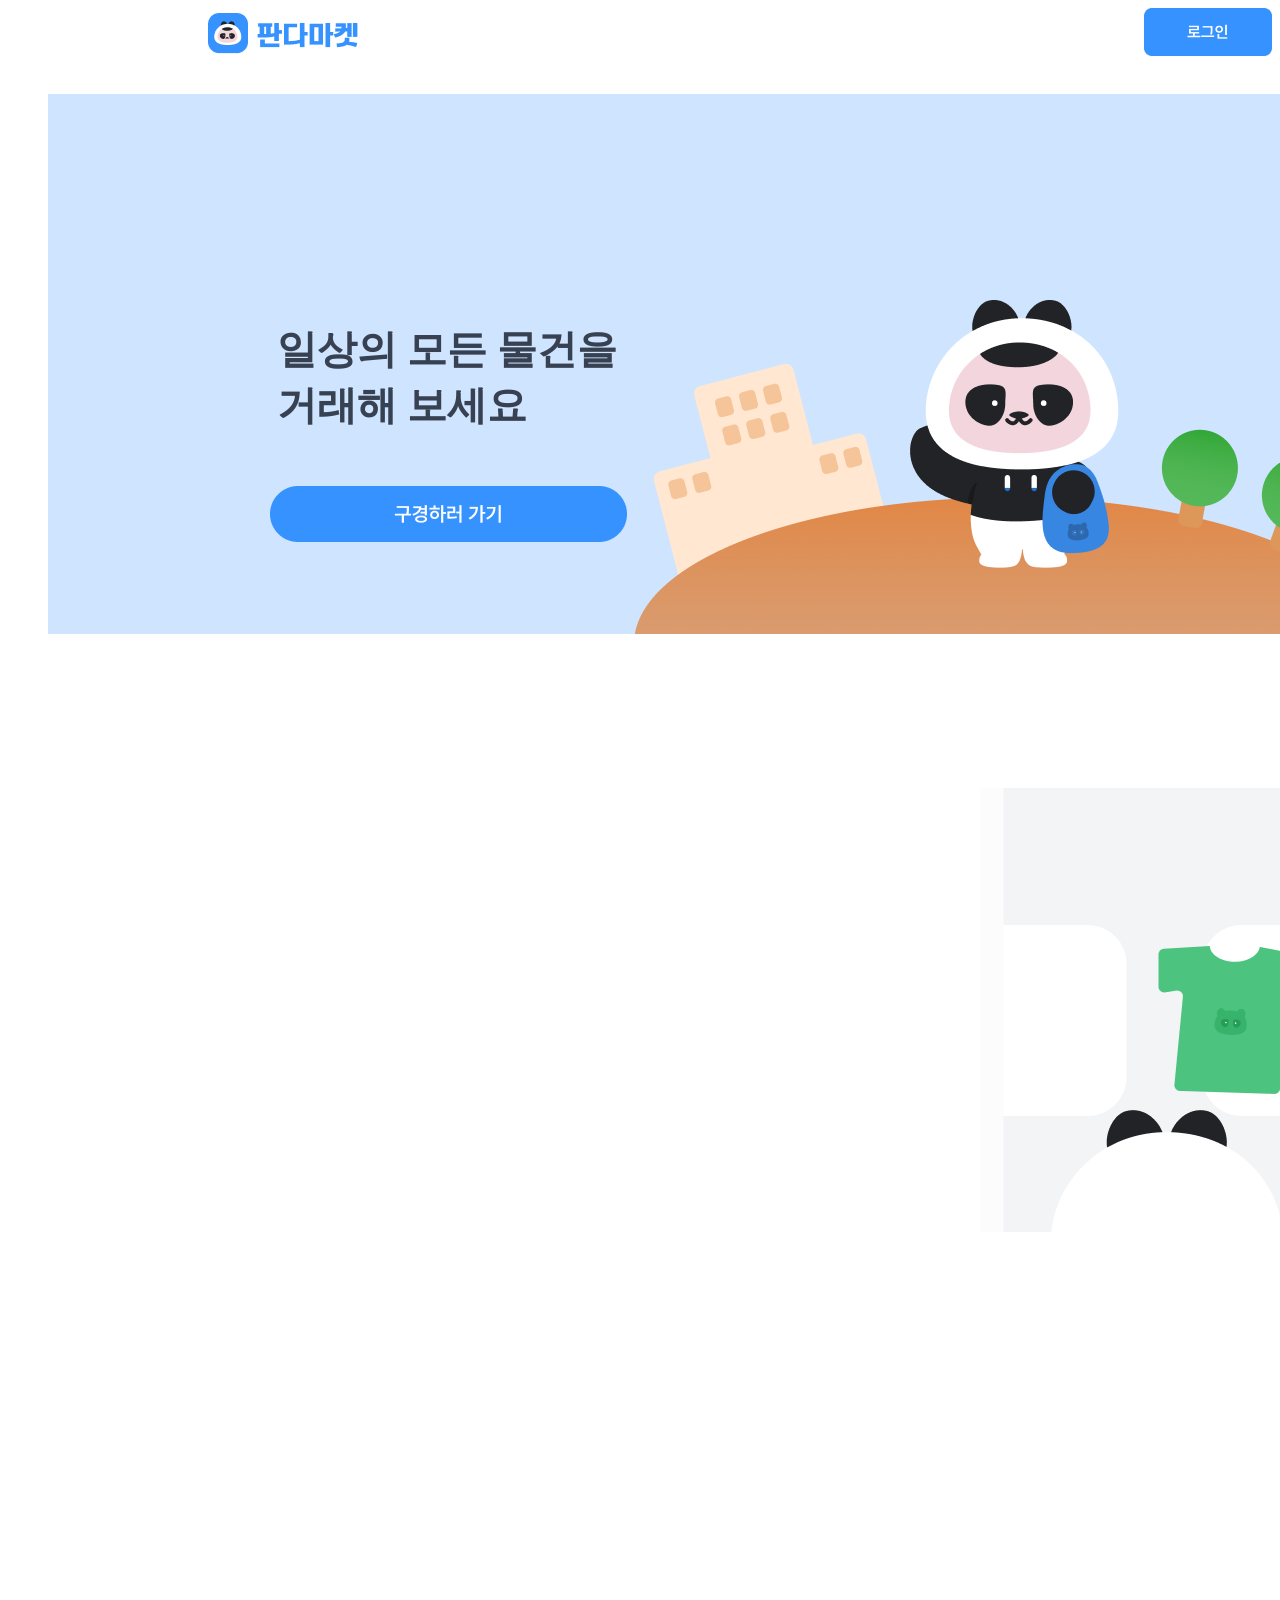
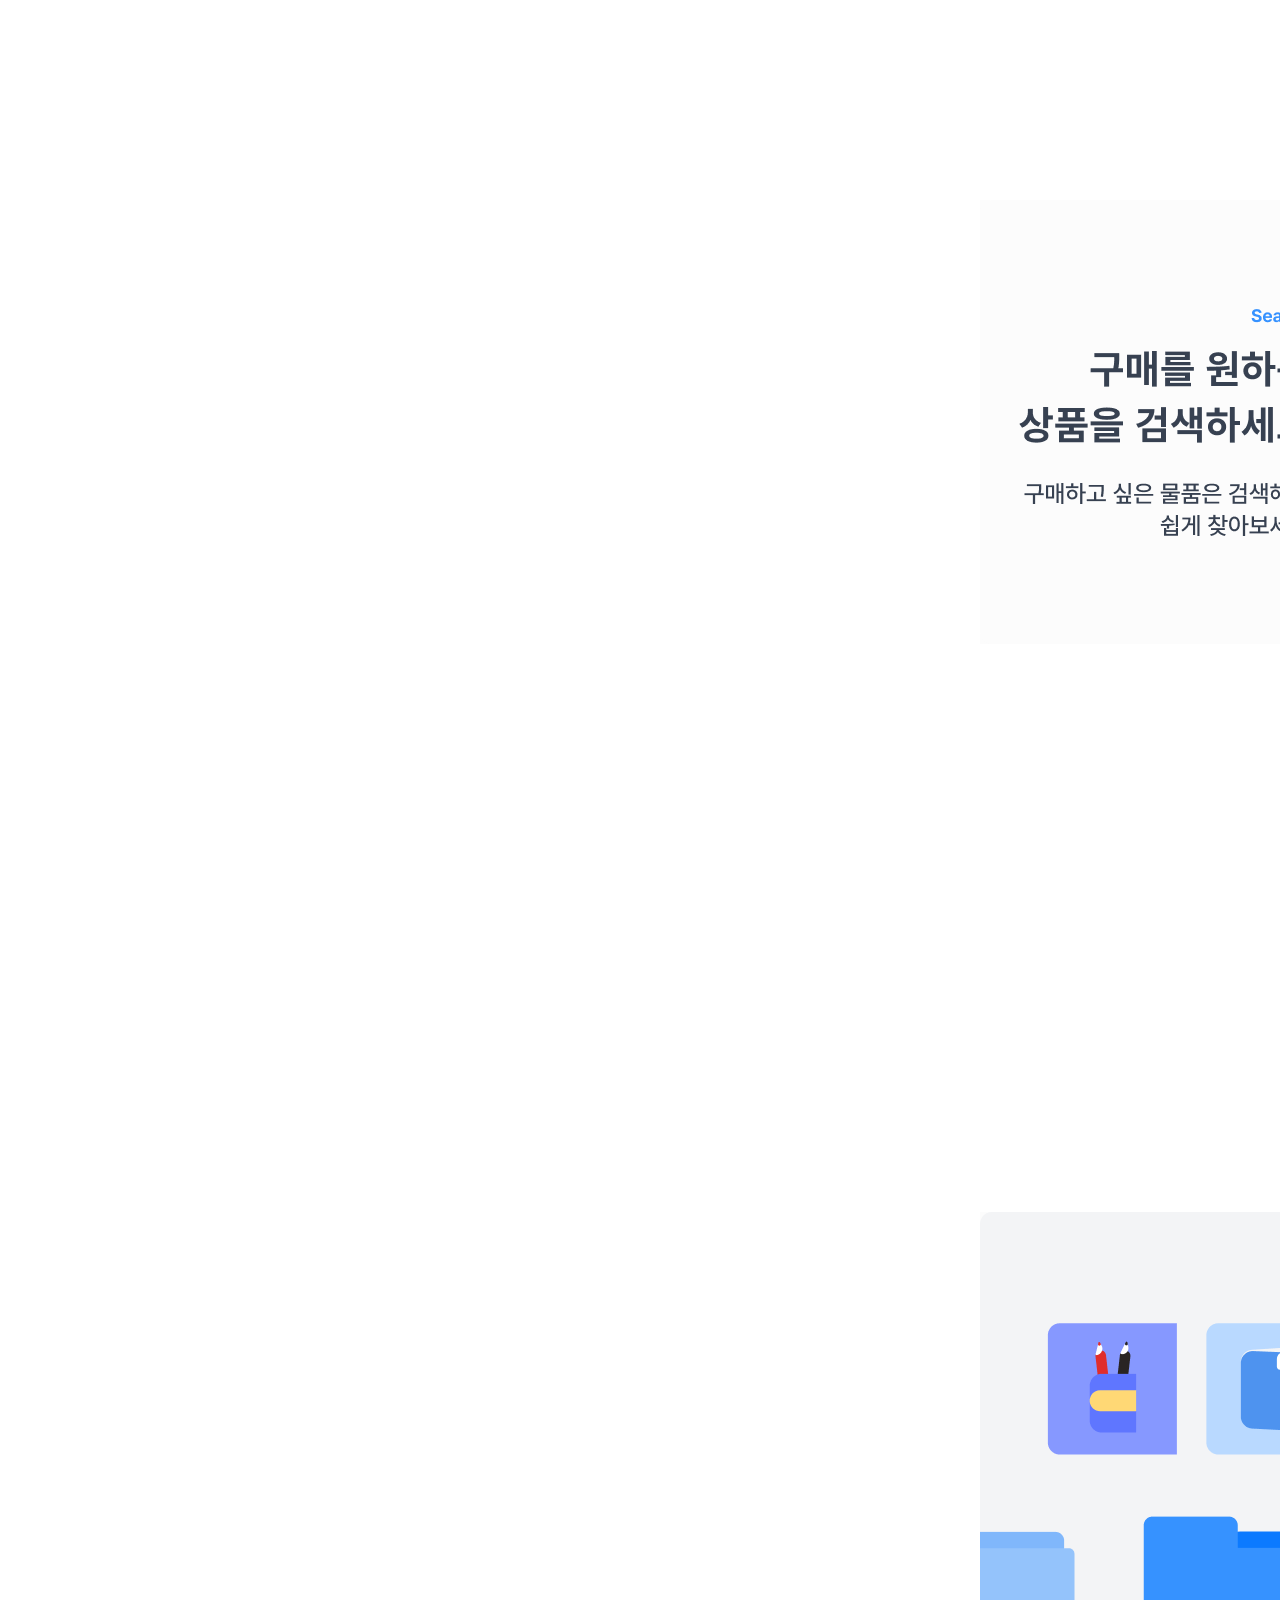
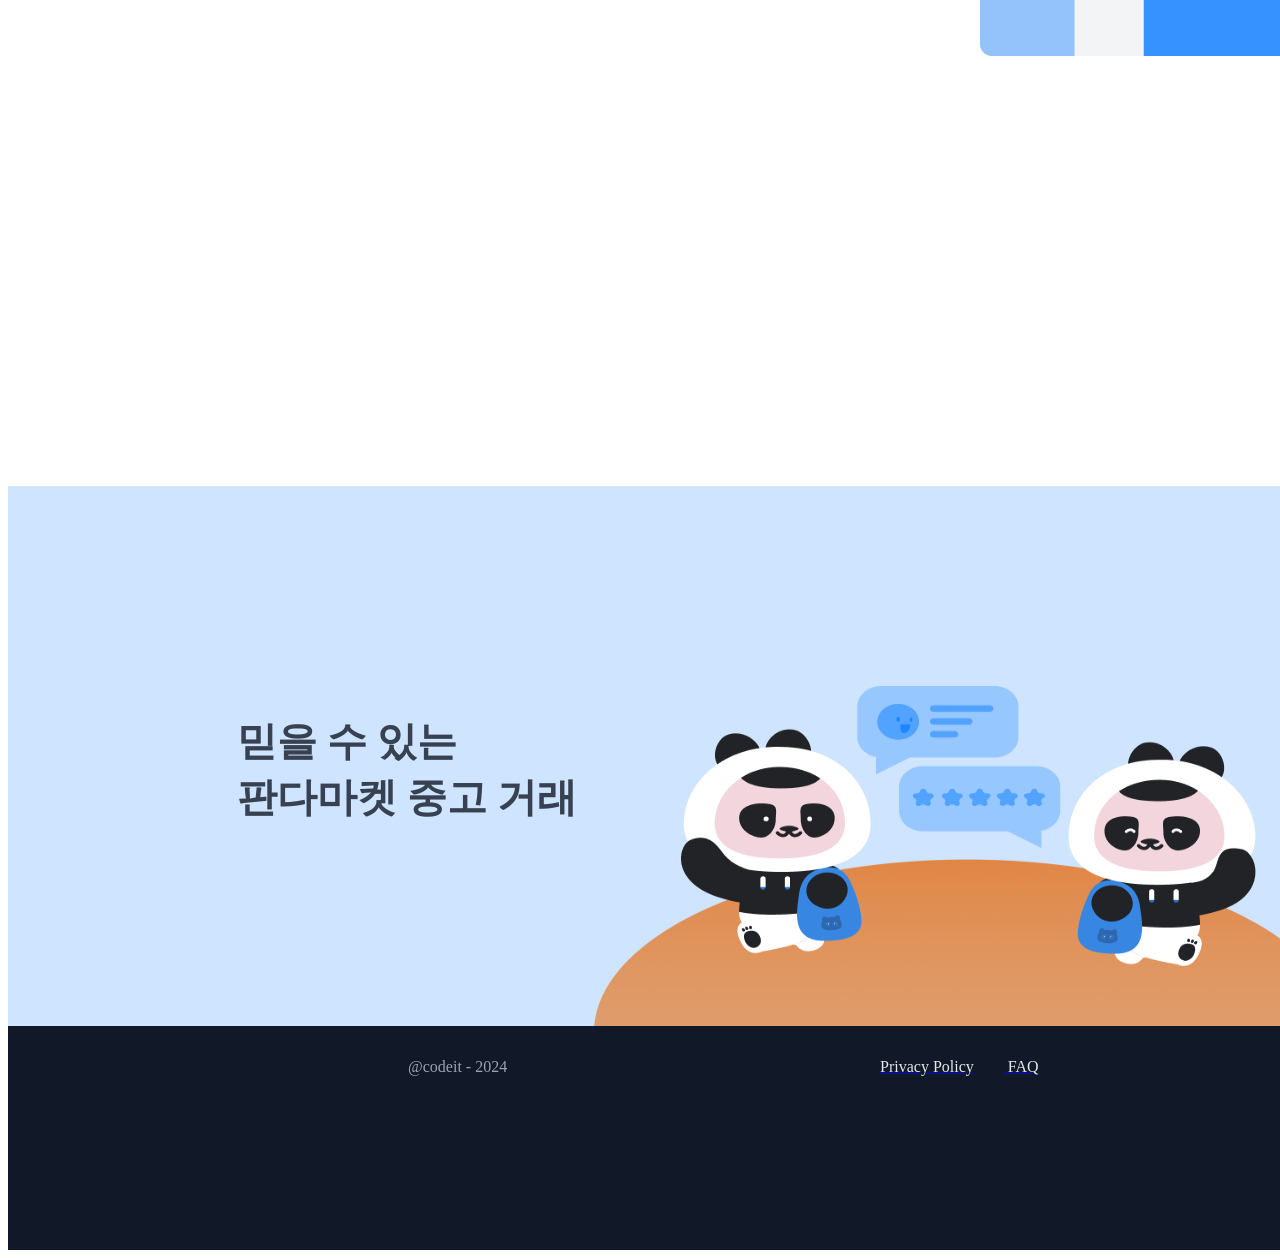
==== index.html @ 6b03ec6e "Create mission" ====
<!DOCTYPE html>
<html lang="ko">
<head>
  <meta charset="UTF-8">
  <meta name="viewport" content="width=device-width, initial-scale=1.0">
  <title>판다마켓</title> 
  <link rel="stylesheet" href="style.css">
</head>
<body>
    <!-- 네비게이션 -->
    <header class="nav-bar">
      <a href="'/'" target="_blank">
        <img  class="logo" src="Property 1=sm.png">
      </a>
      <a href="/login" target="_blank">
        <img class="login-btn" src="btn_small.png">
      </a>  
    </header>
  <!--본문 시작-->
  <figure>
    <div class="home-top">
      <p class="words"> 일상의 모든 물건을<br>거래해 보세요</p>
      <img src="Img_home_top.png" class="top-image">
      <a href="/items" target="_blank">
        <img class="show-more-btn" src="btn_large.png" alt="구경하러 가기">
      </a>
    </div>
  </figure>
  <figure class="first-p">
      <img class="hot-item" src="desktop_02.png">
  </figure>
  <figure class="second-p">
      <img class="search-item" src="desktop_03.png">
  </figure>
  <figure class="third-p">
      <img class="resister-item" src="desktop_04.png">
  </figure>
<section>
  <div class="home-bottom">
    <p class="bottom-word">믿을 수 있는<br> 판다마켓 중고 거래</p>
    <img src="Img_home_bottom.png" class="bottom-img">
  </div>  
</section>

<!--푸터 시작-->
<footer class="footer-style">
  <span class="footer-inner">
    <span class="codeit-2024">@codeit - 2024</span>

    <!--Privacy Policy , FAQ 시작-->
    <span class="footer-link">
      <a href="/privacy">
        <span class="Policy">Privacy Policy</span>
      </a>
      <a href="/faq">
        <span class="FAQ">FAQ</span>
      </a>
    </span>

  <!--소셜미디어 링크 시작-->
  <div class="social-ic">
    <a href="https://www.facebook.com/" target="_blank">
      <span class="ic_fb">
        <img src="ic_facebook.png">   
      </span>
    </a>
    <a href="https://x.com/" target="_blank">
      <span class="ic_tw">
        <img src="ic_twitter.png">
      </span>
    </a>
    <a href="https://www.youtube.com/" target="_blank"> 
      <span class="ic_yt">
        <img src="ic_youtube.png">
      </span>
    </a>
    <a href="https://www.instagram.com/" target="_blank"> 
      <span class="ic_ig">
        <img src="ic_instagram.png">
      </span>
    </a>
  </span>    
  </div>
</footer>  
</body>
</html>
---- style.css ----
.nav-bar{
  display: flex;
  justify-content: space-between;
  width: 100%;
  max-width: 1920px;
  height: 70px;
  margin: 0 200px;

}
.logo{
  width: 153px;
  height: 51px;
  cursor: pointer;
  margin-left: 0;
}

.login-btn{
  width: 128px;
  height: 48px;
  cursor: pointer;
  margin: 0 200px;
}

@media (min-width: 1920px) {
  .nav-bar{
    padding: 9px 10vw;
  }

}


.home-top{
  background-color: #cfe5ff;
  width: 100%;
  min-width: 1920px;
  height: 540px;
  display:flex;
  justify-content: center;
  align-items: flex-end;
}

.words{
  font-family: Pretendard;
  font-weight: 700;
  font-size: 40px;
  line-height: 56px;
  color: #374151;
  width: 357px;
  height: 112px;
  margin-bottom: 200px;

}

.top-image{
  position: relative;
  width: 746px;
  height: 340px;
  margin-right: 360px;
}

.show-more-btn{
  position: absolute;
  top: 470px;
  left: 30px;
  width: 357px;
  height: 56px;
  padding: 16px 240px;
  cursor: pointer;
}

.first-p{
  width: 1920px;
  height: 720px;
  padding: 138px 466px;
  background-color: #ffffff;
}

.second-p{
  width: 1920px;
  height: 720px;
  padding: 138px 466px;
  background-color: #ffffff;
}

.third-p{
  width: 1920px;
  height: 720px;
  padding: 138px 466px;
  background-color: #ffffff;
}


.hot-item{
  width: 988px;
  height: 444px;
  display: block;
  margin: 0 auto;
  background-color: #fcfcfc;
}

.search-item{
  width: 988px;
  height: 444px;
  display: block;
  margin: 0 auto;
  background-color: #fcfcfc;
}

.resister-item{
  width: 988px;
  height: 444px;
  display: block;
  margin: 0 auto;
  background-color: #fcfcfc;
}

.home-bottom{
  background-color: #cfe5ff;
  width: 100vw;
  min-width: 1920px;
  height: 540px;
  display:flex;
  justify-content: center;
  align-items: flex-end;
}

.bottom-word{
  font-family: Pretendard;
  font-weight: 700;
  font-size: 40px;
  line-height: 56px;
  color: #374151;
  width: 357px;
  height: 112px;
  margin-bottom: 200px;
}

.bottom-img{
  position: relative;
  width: 746px;
  height: 340px;
  margin-right: 360px;
}


.footer-style{
  background-color: #111827;
  width: 100vw;
  min-width: 1920px;
  height: 160px;
  color: #9ca3af;
  padding: 32px 400px;
}

.footer-inner{
  width: 1120px;
  height: 20px;
  display: flex;
  justify-content: space-between;

}

.codeit-2024{
  font-family: pretendard;
  font-weight: 400;
  font-size: 16px;
}

.footer-link{
  width: 159px;
  height: 19px;
}

.Policy{
  font-family: pretendard;
  color: #e5e7eb;
  font-weight: 400;
  font-size: 16px;
  margin-right: 30px;
}

.FAQ{
  font-family: pretendard;
  color: #e5e7eb;
  font-weight: 400;
  font-size: 16px;
  text-align: center;
}

.social-ic{
  display: inline;
  width: 116px;
  height: 20px;
}
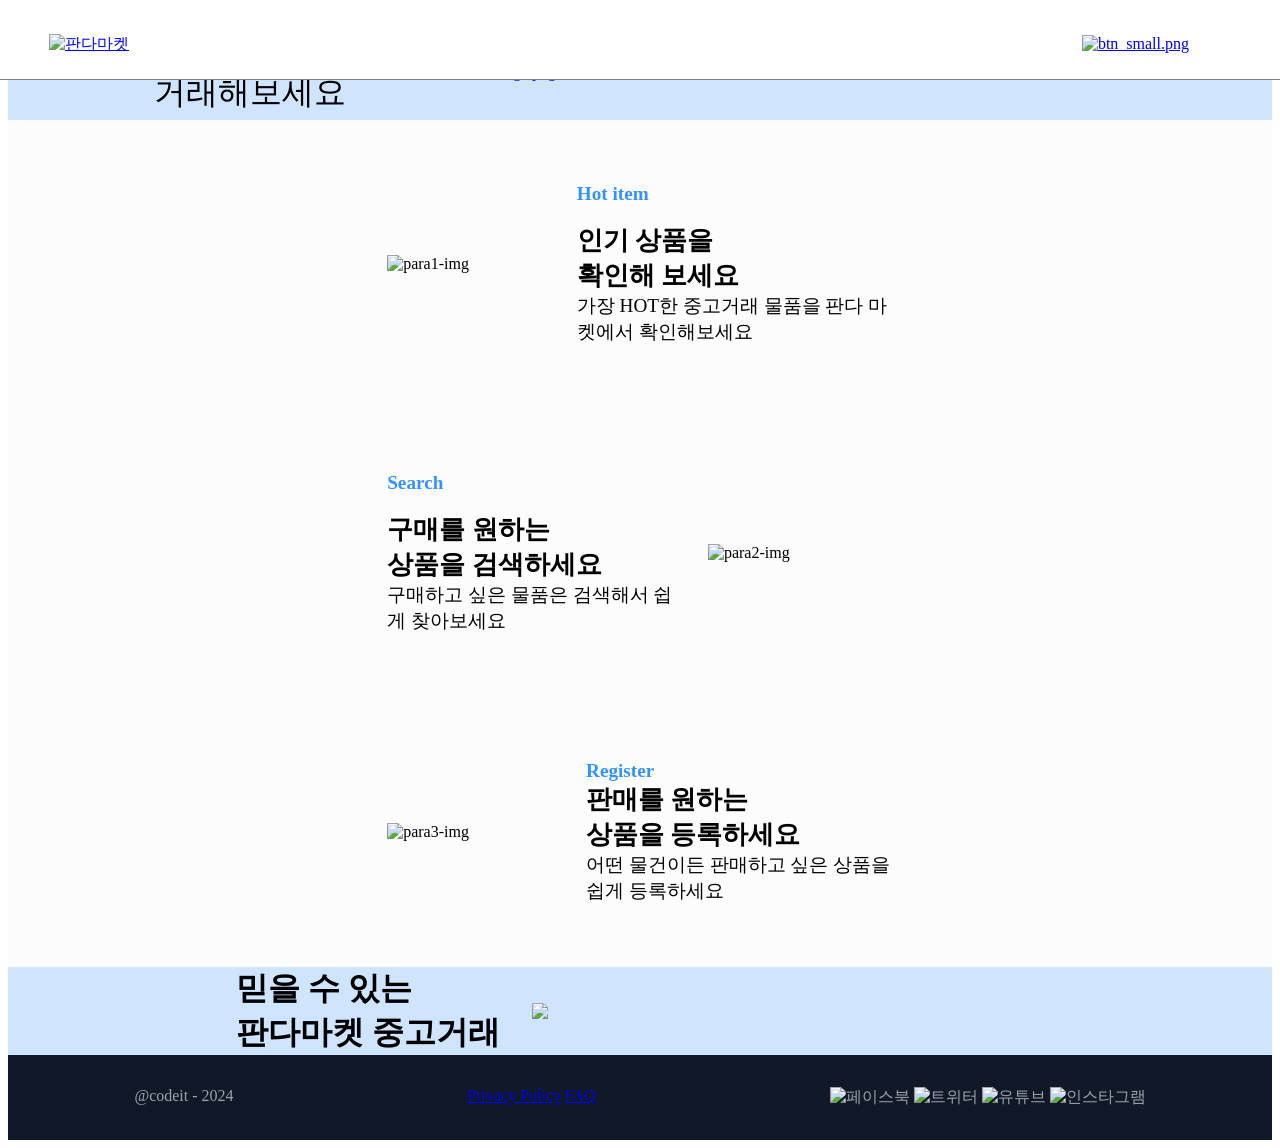
==== commit f82edadd: "sprint2PullRequest" ====
--- a/index.html
+++ b/index.html
@@ -7,80 +7,86 @@
   <link rel="stylesheet" href="style.css">
 </head>
 <body>
-    <!-- 네비게이션 -->
-    <header class="nav-bar">
-      <a href="'/'" target="_blank">
-        <img  class="logo" src="Property 1=sm.png">
+  <!-- header 시작 -->
+  <header class ="header">
+    <a href= "'/'">
+      <img src="../images/Property 1=sm.png" alt="판다마켓" class="header_img"></a>
+    <a href="login.html" target="_blank" class="login_btn">
+      <img src="../images/btn_small.png" alt="btn_small.png" class="login">
+    </a>
+  </header>
+  <main>
+    <!-- 일상의 모든 물건-->
+    <section class="top_banner">
+      <div class="banner_1">
+        <div class="banner-text">
+          일상의 모든 물건을<br>
+          거래해보세요
+        </div>
+      <a href="/items" target="blank" class="more_btn">
+        <img src="../images/btn_large.png" alt="btn_large.png" class="morebtn">
       </a>
-      <a href="/login" target="_blank">
-        <img class="login-btn" src="btn_small.png">
-      </a>  
-    </header>
-  <!--본문 시작-->
-  <figure>
-    <div class="home-top">
-      <p class="words"> 일상의 모든 물건을<br>거래해 보세요</p>
-      <img src="Img_home_top.png" class="top-image">
-      <a href="/items" target="_blank">
-        <img class="show-more-btn" src="btn_large.png" alt="구경하러 가기">
-      </a>
+        <img src="../images/Img_home_top.png" class="topbannerimg">
+      </div>
+    </section>
+    <section class="paragraph">
+      <!-- 인기상품 -->
+      <div class ="para1">
+        <img src="../images/Img_home_01.png" alt="para1-img" class="pimg1">
+         <div class="para-text">
+          <h5 class="smtx">Hot item</h5><br>
+          <h3 class="smtx2">인기 상품을<br>
+          확인해 보세요</h3>
+          <p class="smtx3">가장 HOT한 중고거래 물품을 판다 마켓에서 확인해보세요</p>
+         </div> 
+      </div>
+      <!-- 구매를원하는 -->
+      <div class= "para2">
+          <div class="para-text">
+           <h5 class="smtx">Search</h5><br>
+           <h3 class="smtx2">구매를 원하는<br>
+           상품을 검색하세요</h3>
+           <p class="smtx3">구매하고 싶은 물품은 검색해서 쉽게 찾아보세요</p>
+          </div>
+      <img src="../images/Img_home_02.png" alt="para2-img" class="pimg2">  
+      </div>
+      <!-- 판매를원하는 -->
+      <div class="para3">
+        <img src="../images/Img_home_03.png" alt="para3-img" class="pimg3">
+        <div class="para-text">
+         <h5 class="smtx">Register</h5>
+         <h3 class="smtx2">판매를 원하는<br>
+         상품을 등록하세요</h3>
+         <p class="smtx3">어떤 물건이든 판매하고 싶은 상품을 쉽게 등록하세요</p>
+        </div>
+      </div>  
+
+    </section>
+    <section class="bot-banner">
+      <div class="botban-text">
+        <div class="bot-text"> 
+         믿을 수 있는<br>
+         판다마켓 중고거래
+        </div>
+        <img src="../images/Img_home_bottom.png" class="bot_img">
+      </div>
+    </section>
+  </main>
+  <!-- footer 시이작-->
+  <footer class="footer">
+    <div class ="footer-text">
+      <span>@codeit - 2024</span>
+      <div class ="policy">
+        <a href="/privacy">Privacy Policy</a>
+        <a href="/FAQ">FAQ</a>
+      </div>
+      <span class="sns-icon">
+        <img src="../images/ic_facebook.png" alt="페이스북">
+        <img src="../images/ic_twitter.png" alt="트위터">
+        <img src="../images/ic_youtube.png" alt="유튜브">
+        <img src="../images/ic_instagram.png" alt="인스타그램">
+      </span>
     </div>
-  </figure>
-  <figure class="first-p">
-      <img class="hot-item" src="desktop_02.png">
-  </figure>
-  <figure class="second-p">
-      <img class="search-item" src="desktop_03.png">
-  </figure>
-  <figure class="third-p">
-      <img class="resister-item" src="desktop_04.png">
-  </figure>
-<section>
-  <div class="home-bottom">
-    <p class="bottom-word">믿을 수 있는<br> 판다마켓 중고 거래</p>
-    <img src="Img_home_bottom.png" class="bottom-img">
-  </div>  
-</section>
-
-<!--푸터 시작-->
-<footer class="footer-style">
-  <span class="footer-inner">
-    <span class="codeit-2024">@codeit - 2024</span>
-
-    <!--Privacy Policy , FAQ 시작-->
-    <span class="footer-link">
-      <a href="/privacy">
-        <span class="Policy">Privacy Policy</span>
-      </a>
-      <a href="/faq">
-        <span class="FAQ">FAQ</span>
-      </a>
-    </span>
-
-  <!--소셜미디어 링크 시작-->
-  <div class="social-ic">
-    <a href="https://www.facebook.com/" target="_blank">
-      <span class="ic_fb">
-        <img src="ic_facebook.png">   
-      </span>
-    </a>
-    <a href="https://x.com/" target="_blank">
-      <span class="ic_tw">
-        <img src="ic_twitter.png">
-      </span>
-    </a>
-    <a href="https://www.youtube.com/" target="_blank"> 
-      <span class="ic_yt">
-        <img src="ic_youtube.png">
-      </span>
-    </a>
-    <a href="https://www.instagram.com/" target="_blank"> 
-      <span class="ic_ig">
-        <img src="ic_instagram.png">
-      </span>
-    </a>
-  </span>    
-  </div>
-</footer>  
+  </footer>
 </body>
 </html>
--- a/style.css
+++ b/style.css
@@ -1,72 +1,150 @@
-.nav-bar{
+.header {
   display: flex;
   justify-content: space-between;
   width: 100%;
-  max-width: 1920px;
   height: 70px;
-  margin: 0 200px;
-
-}
-.logo{
+  background-color: white;
+  border-bottom: 1px solid gray;
+  position: fixed;
+  align-items: center;
+  top: 0;
+  left: 0;
+  z-index: 10;
+  padding: 9px 250px 0 9px;
+}
+
+.header_img{
   width: 153px;
   height: 51px;
+  margin: 20px;
+  padding: 20px;
   cursor: pointer;
-  margin-left: 0;
+}
+
+.login {
+  padding: 0 100px;
 }
 
 .login-btn{
   width: 128px;
   height: 48px;
-  cursor: pointer;
-  margin: 0 200px;
-}
+  padding: 0 0 200px;
+}
+
+.top_banner{
+  background-color: #cfe5ff;
+  width: 100%;
+  height: auto;
+  gap: 32px;
+  display: flex;
+  justify-content: center;
+  align-items: center;
+}
+
+.topbannerimg {
+  width: 40vw;
+  height: auto;
+  align-items: end;
+  object-fit: contain;
+
+}
+
+.banner_1 {
+  width: 100%;
+  display: flex;
+  flex-direction: row;
+  align-items: center;
+  gap: 32px;
+  max-width: fit-content;
+
+
+}
+
+.banner-text{
+  font-weight: 500;
+  font-size: 2rem;
+  line-height: 56px;
+}
+
+.morebtn {
+  display: inline-block;
+  padding: 10px;
+  width: 70%;;
+}
+
+.smtx{
+  color: #3692ff;
+  font-weight: 700;
+  font-size: 1.5vw;
+  margin: 0;
+}
+
+.smtx2 {
+  font-size: 2vw;
+  margin: 0;
+}
+
+.smtx3 {
+font-size: 1.5vw;
+margin: 0;
+}
+
+.pimg1{
+  width: 50%;
+  height: auto;
+}
+
+.pimg2{
+  width: 50%;
+  height: auto;
+}
+
+.pimg3{
+  width: 50%;
+  height: auto;
+}
+
+.para1 {
+ background-color: #fcfcfc;
+ display: flex;
+ justify-content: space-between;
+ align-items: center;
+ padding: 5% 30%;
+ gap: 5%;
+}
+
+.para2 {
+  background-color: #fcfcfc;
+  display: flex;
+  justify-content: space-between;
+  align-items: center;
+  padding: 5% 30%;
+  gap: 5%;
+}
+
+.para3 {
+  background-color: #fcfcfc;
+  display: flex;
+ justify-content: space-between;
+ align-items: center;
+ padding: 5% 30%;
+ gap: 5%;
+}
+
+.para-text {
+  display: flex;
+  flex-direction: column;
+
+}
+
 
 @media (min-width: 1920px) {
   .nav-bar{
-    padding: 9px 10vw;
+    
   }
-
-}
-
-
-.home-top{
-  background-color: #cfe5ff;
-  width: 100%;
-  min-width: 1920px;
-  height: 540px;
-  display:flex;
-  justify-content: center;
-  align-items: flex-end;
-}
-
-.words{
-  font-family: Pretendard;
-  font-weight: 700;
-  font-size: 40px;
-  line-height: 56px;
-  color: #374151;
-  width: 357px;
-  height: 112px;
-  margin-bottom: 200px;
-
-}
-
-.top-image{
-  position: relative;
-  width: 746px;
-  height: 340px;
-  margin-right: 360px;
-}
-
-.show-more-btn{
-  position: absolute;
-  top: 470px;
-  left: 30px;
-  width: 357px;
-  height: 56px;
-  padding: 16px 240px;
-  cursor: pointer;
-}
+}
+
+
 
 .first-p{
   width: 1920px;
@@ -193,4 +271,41 @@
   height: 20px;
 }
 
-
+.botban-text{
+  background-color: #cfe5ff;
+  display: flex;
+  justify-content: center;
+  align-items: center;
+  height: 540px;
+  width: 100%;
+  gap: 32px;
+  height: auto;
+}
+
+.bot_img {
+  width: 40vw;
+  height: auto;
+}
+
+.bot-text {
+  font-weight: 700;
+  font-size: 2rem;
+}
+
+.footer{
+  background-color: #111827;
+  padding: 32px 10%;
+}
+
+.footer-text{
+  width: 100%;
+  display: flex;
+  justify-content: space-between;
+  flex-wrap: wrap;
+  color: #9ca3af;
+}
+
+.policy {
+  color: #9ca3af;
+
+}
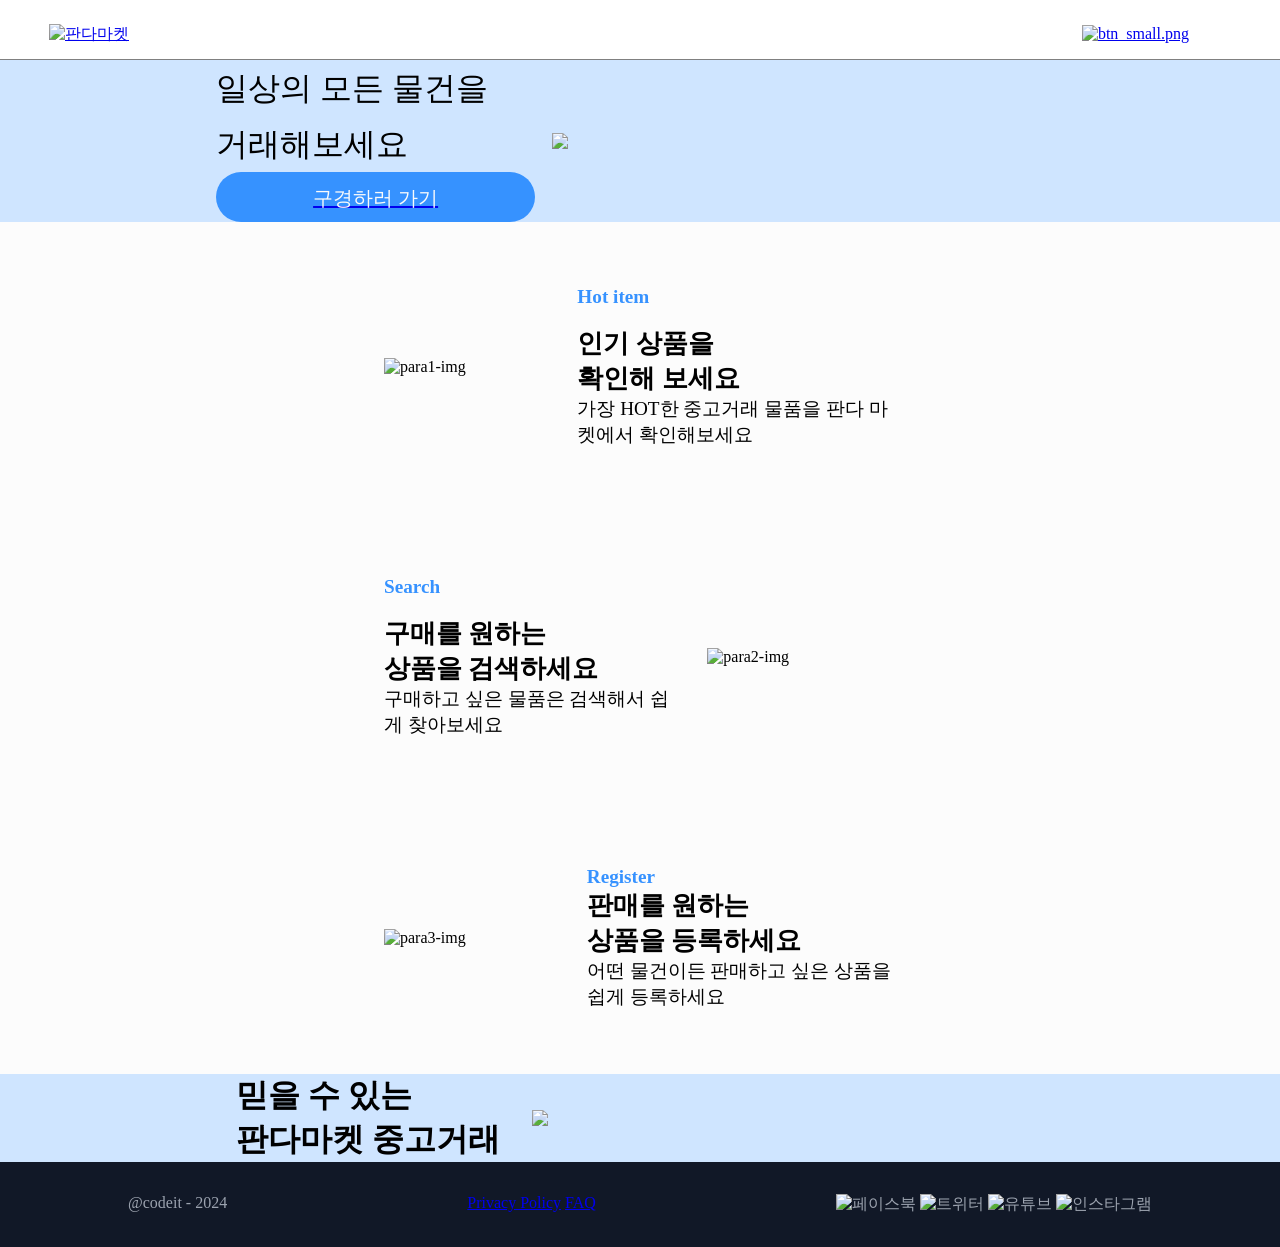
==== commit 8f9cf1a9: "add mission3" ====
--- a/index.html
+++ b/index.html
@@ -10,29 +10,32 @@
   <!-- header 시작 -->
   <header class ="header">
     <a href= "'/'">
-      <img src="../images/Property 1=sm.png" alt="판다마켓" class="header_img"></a>
-    <a href="login.html" target="_blank" class="login_btn">
-      <img src="../images/btn_small.png" alt="btn_small.png" class="login">
+      <img src="./images/Property 1=sm.png" alt="판다마켓" class="header_img">
+    </a>
+    <a href="login.html" target="_self" class="login_btn">
+      <img src="./images/btn_small.png" alt="btn_small.png" class="login">
     </a>
   </header>
   <main>
     <!-- 일상의 모든 물건-->
     <section class="top_banner">
       <div class="banner_1">
-        <div class="banner-text">
+        <div class="banner_text">
           일상의 모든 물건을<br>
-          거래해보세요
+          거래해보세요<br>
+          <a href="/items" target="_self" class="more_btn">
+            <div class="showmorebtn">
+              구경하러 가기
+            </div>
         </div>
-      <a href="/items" target="blank" class="more_btn">
-        <img src="../images/btn_large.png" alt="btn_large.png" class="morebtn">
       </a>
-        <img src="../images/Img_home_top.png" class="topbannerimg">
+        <img src="./images/Img_home_top.png" class="topbannerimg">
       </div>
     </section>
     <section class="paragraph">
       <!-- 인기상품 -->
       <div class ="para1">
-        <img src="../images/Img_home_01.png" alt="para1-img" class="pimg1">
+        <img src="./images/Img_home_01.png" alt="para1-img" class="pimg1">
          <div class="para-text">
           <h5 class="smtx">Hot item</h5><br>
           <h3 class="smtx2">인기 상품을<br>
@@ -48,11 +51,11 @@
            상품을 검색하세요</h3>
            <p class="smtx3">구매하고 싶은 물품은 검색해서 쉽게 찾아보세요</p>
           </div>
-      <img src="../images/Img_home_02.png" alt="para2-img" class="pimg2">  
+      <img src="./images/Img_home_02.png" alt="para2-img" class="pimg2">  
       </div>
       <!-- 판매를원하는 -->
       <div class="para3">
-        <img src="../images/Img_home_03.png" alt="para3-img" class="pimg3">
+        <img src="./images/Img_home_03.png" alt="para3-img" class="pimg3">
         <div class="para-text">
          <h5 class="smtx">Register</h5>
          <h3 class="smtx2">판매를 원하는<br>
@@ -68,7 +71,7 @@
          믿을 수 있는<br>
          판다마켓 중고거래
         </div>
-        <img src="../images/Img_home_bottom.png" class="bot_img">
+        <img src="./images/Img_home_bottom.png" class="bot_img">
       </div>
     </section>
   </main>
@@ -81,10 +84,10 @@
         <a href="/FAQ">FAQ</a>
       </div>
       <span class="sns-icon">
-        <img src="../images/ic_facebook.png" alt="페이스북">
-        <img src="../images/ic_twitter.png" alt="트위터">
-        <img src="../images/ic_youtube.png" alt="유튜브">
-        <img src="../images/ic_instagram.png" alt="인스타그램">
+        <img src="./images/ic_facebook.png" alt="페이스북">
+        <img src="./images/ic_twitter.png" alt="트위터">
+        <img src="./images/ic_youtube.png" alt="유튜브">
+        <img src="./images/ic_instagram.png" alt="인스타그램">
       </span>
     </div>
   </footer>
--- a/style.css
+++ b/style.css
@@ -1,11 +1,41 @@
+body {
+  margin: 0;
+}
+
+/* PC ver*/
+@media (min-width: 1200px) {
+  .container {
+    width:50%;
+
+  }
+/*  Tablet ver */
+@media (max-width: 1199px) and (min-width: 768px) {
+  body {
+    width: 70%;
+  }
+  .header {
+    padding: 0 24px;
+  }
+}
+/*  Mobile ver */
+@media (max-width: 767px) and (max-width: 375px) {
+  body {
+    width:90%;
+  }
+  .header {
+    padding: 0 16px;
+  }
+}
+
+}
 .header {
   display: flex;
   justify-content: space-between;
   width: 100%;
-  height: 70px;
+  height: 50px;
   background-color: white;
   border-bottom: 1px solid gray;
-  position: fixed;
+  position: sticky;
   align-items: center;
   top: 0;
   left: 0;
@@ -17,7 +47,7 @@
   width: 153px;
   height: 51px;
   margin: 20px;
-  padding: 20px;
+  padding: 0 20px;
   cursor: pointer;
 }
 
@@ -56,20 +86,30 @@
   align-items: center;
   gap: 32px;
   max-width: fit-content;
-
-
-}
-
-.banner-text{
+}
+
+.banner_text{
   font-weight: 500;
   font-size: 2rem;
   line-height: 56px;
 }
 
-.morebtn {
-  display: inline-block;
+.more_btn{
+  display:inline;
+}
+
+.showmorebtn {
+  background-color: #3692ff;
+  gap: 10px;
+  border-radius: 40px;
+  display: block;
   padding: 10px;
-  width: 70%;;
+  width: 110%;
+  height: 30px;
+  color: #f9fafb;
+  font-size: 20px;
+  line-height: 32px;
+  text-align: center;
 }
 
 .smtx{
@@ -136,15 +176,6 @@
   flex-direction: column;
 
 }
-
-
-@media (min-width: 1920px) {
-  .nav-bar{
-    
-  }
-}
-
-
 
 .first-p{
   width: 1920px;
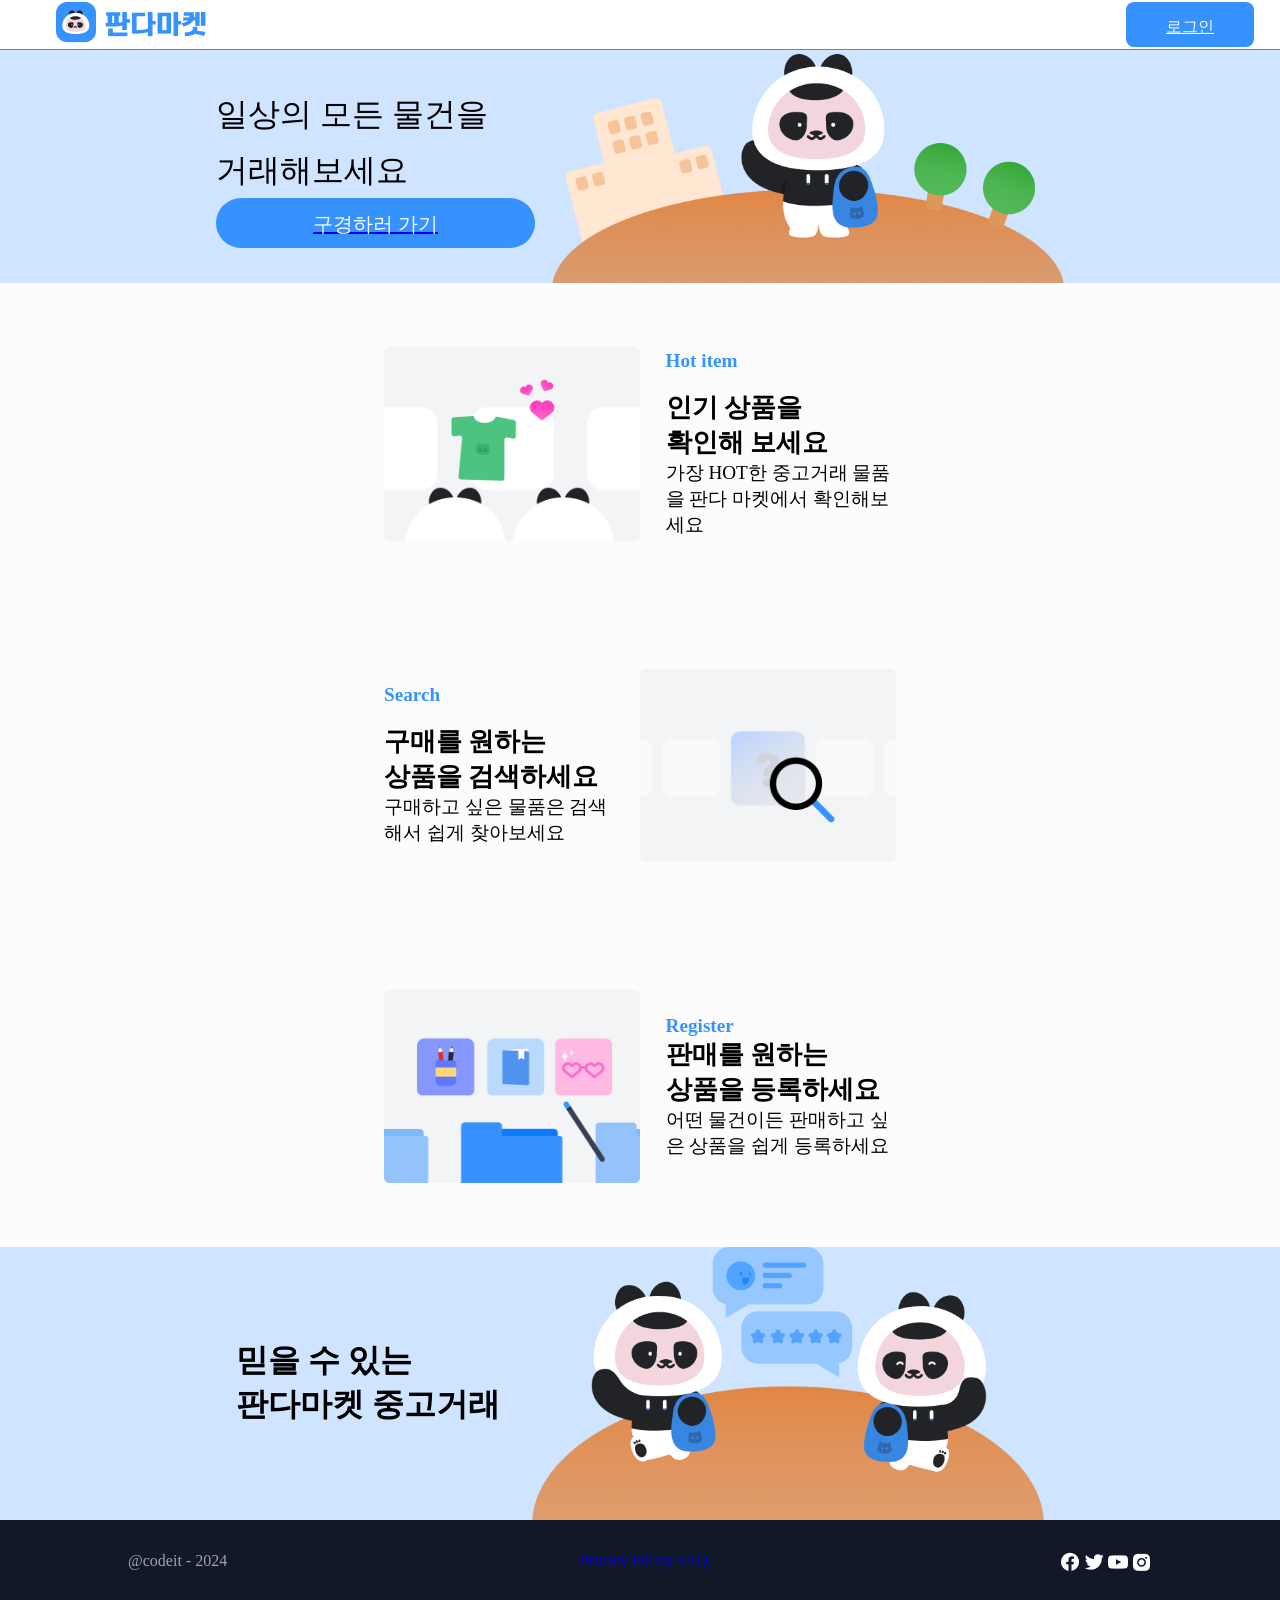
==== commit e7233d25: "sprint-mission4" ====
--- a/index.html
+++ b/index.html
@@ -13,7 +13,9 @@
       <img src="./images/Property 1=sm.png" alt="판다마켓" class="header_img">
     </a>
     <a href="login.html" target="_self" class="login_btn">
-      <img src="./images/btn_small.png" alt="btn_small.png" class="login">
+      <div class="login">
+        로그인
+      </div>
     </a>
   </header>
   <main>
--- a/style.css
+++ b/style.css
@@ -1,33 +1,28 @@
 body {
-  margin: 0;
+  margin: 0 auto;
+  min-width: 375px; 
 }
 
 /* PC ver*/
 @media (min-width: 1200px) {
   .container {
     width:50%;
-
   }
+}
+
 /*  Tablet ver */
-@media (max-width: 1199px) and (min-width: 768px) {
-  body {
-    width: 70%;
+ .header {padding: 0 24px;}
+ @media (max-width: 1199px) and (min-width: 768px) {
+  body {width: 70%;}
+ }
+
+
+/*  Mobile ver */
+  .header {padding: 0 16px;}
+  @media (max-width: 767px) and (max-width: 375px) {
+    body {width:100%;}
   }
-  .header {
-    padding: 0 24px;
-  }
-}
-/*  Mobile ver */
-@media (max-width: 767px) and (max-width: 375px) {
-  body {
-    width:90%;
-  }
-  .header {
-    padding: 0 16px;
-  }
-}
-
-}
+
 .header {
   display: flex;
   justify-content: space-between;
@@ -40,7 +35,7 @@
   top: 0;
   left: 0;
   z-index: 10;
-  padding: 9px 250px 0 9px;
+  box-sizing: border-box;
 }
 
 .header_img{
@@ -51,14 +46,24 @@
   cursor: pointer;
 }
 
+.login_btn{
+  width: 128px;
+  height: 45px;
+  background-color: #3692ff;
+  border-radius: 8px;
+  display: inline;
+  color: #f9fafb;
+  font-size: 16px;
+  line-height: 26px;
+  text-align: center;
+  margin: 10px 10px;
+  gap: 10px;
+  
+}
+
 .login {
-  padding: 0 100px;
-}
-
-.login-btn{
-  width: 128px;
-  height: 48px;
-  padding: 0 0 200px;
+  padding: 12px 23px;
+  gap: 10px;
 }
 
 .top_banner{
@@ -76,7 +81,6 @@
   height: auto;
   align-items: end;
   object-fit: contain;
-
 }
 
 .banner_1 {
@@ -266,7 +270,6 @@
   height: 20px;
   display: flex;
   justify-content: space-between;
-
 }
 
 .codeit-2024{
@@ -338,5 +341,4 @@
 
 .policy {
   color: #9ca3af;
-
 }
